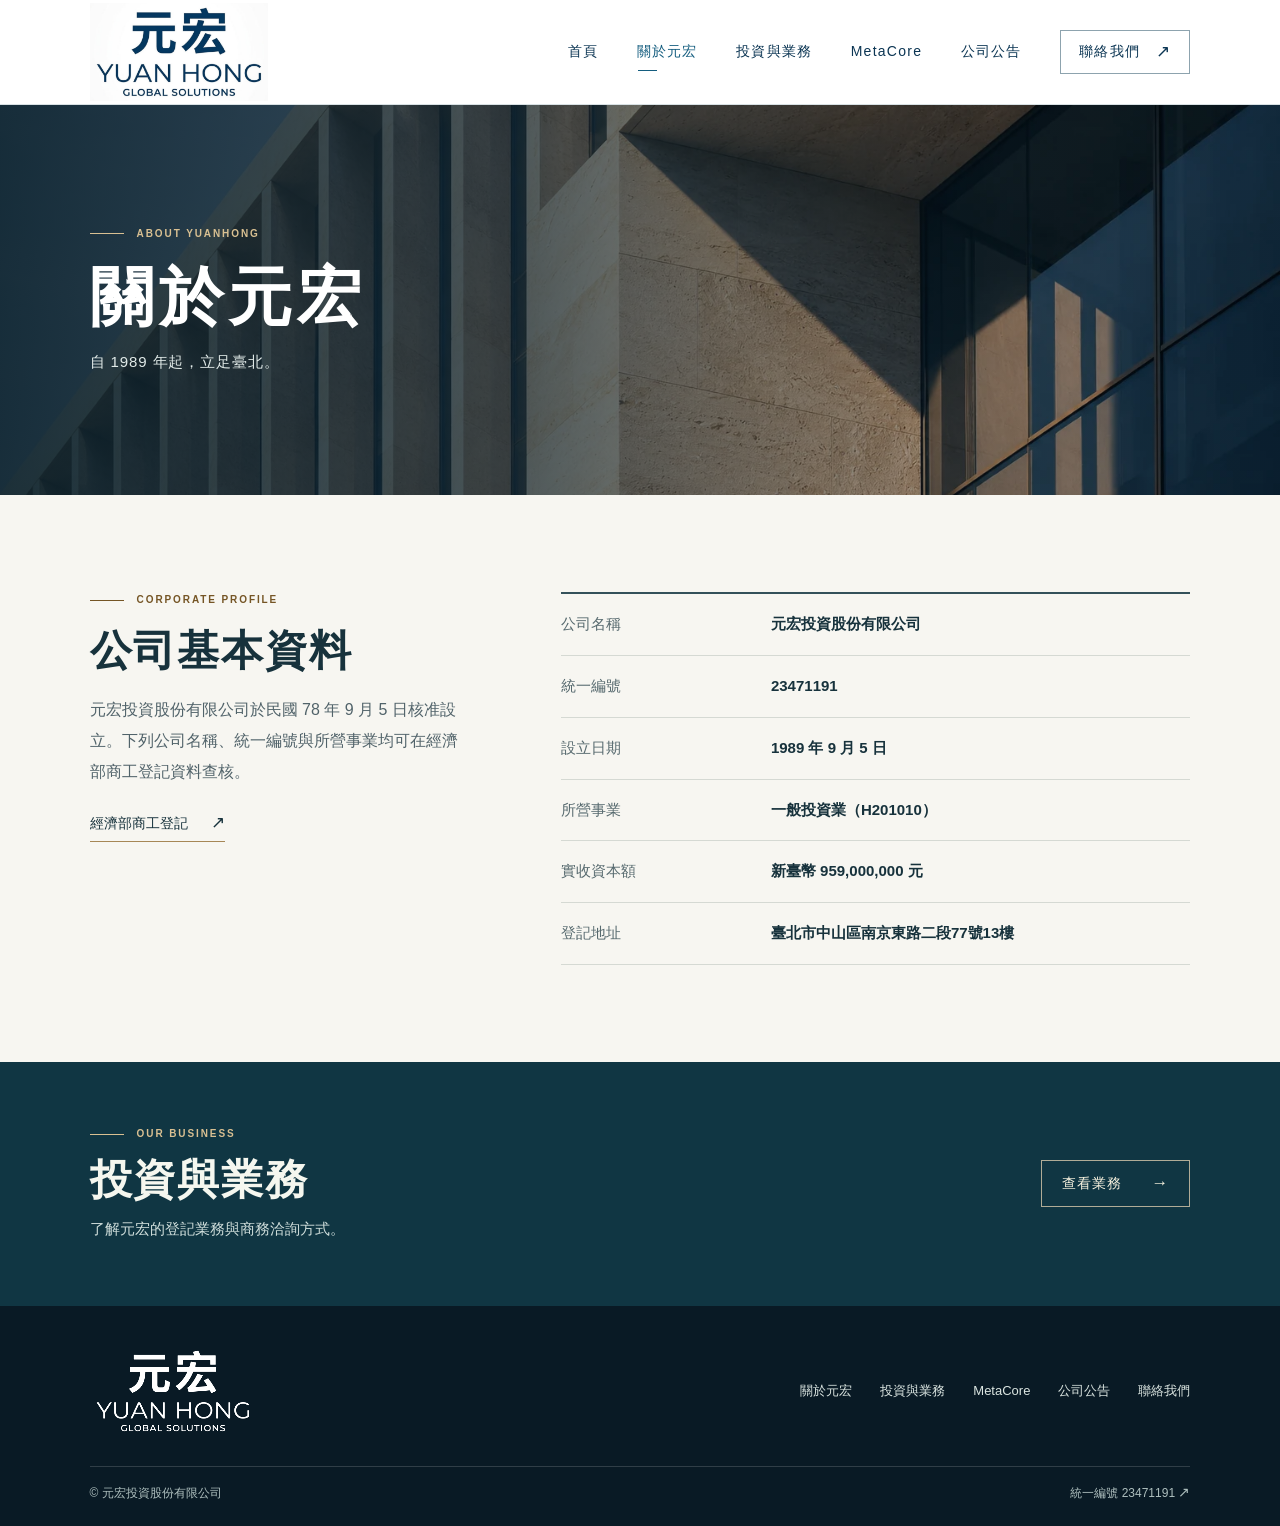
==== about.html @ ed59597f "Use public company branding in page titles and footers" ====
<!doctype html>
<html lang="zh-Hant-TW">
<head>
  <meta charset="utf-8">
  <meta name="viewport" content="width=device-width, initial-scale=1">
  <meta name="theme-color" content="#091a25">
  <meta name="description" content="元宏投資股份有限公司的設立日期、統一編號與公司基本資料。">
  <title>關於元宏｜元宏投資股份有限公司</title>
  <link rel="icon" href="assets/brand.png" type="image/png">
  <link rel="stylesheet" href="assets/style.css">
  <link rel="stylesheet" href="assets/product.css">
  <script src="assets/site.js" defer></script>
</head>
<body><a class="skip" href="#main">跳至主要內容</a>
<header class="mast"><div class="wrap mast-inner">
  <a class="brand" href="index.html" aria-label="元宏投資股份首頁"><img class="brand-lockup" src="assets/yuanhong-global-solutions.png" width="642" height="350" alt="元宏 · YUAN HONG · GLOBAL SOLUTIONS"></a>
  <button type="button" class="menu-toggle" aria-expanded="false" aria-controls="main-nav"><span class="menu-icon" aria-hidden="true"></span><span class="menu-label">選單</span></button>
  <nav class="nav" id="main-nav" aria-label="主要導覽"><a class="nav-link" href="index.html">首頁</a>
<a class="nav-link" href="about.html" aria-current="page">關於元宏</a>
<a class="nav-link" href="business.html">投資與業務</a>
<a class="nav-link" href="metacore.html">MetaCore</a>
<a class="nav-link" href="news.html">公司公告</a>
<a class="nav-link nav-cta" href="contact.html">聯絡我們<span class="arrow" aria-hidden="true">↗</span></a></nav>
</div></header>
<main id="main"><section class="inner-hero arch-head"><img class="scenery" src="assets/architecture.webp" alt="" width="1536" height="1024" fetchpriority="high"><div class="wrap"><div class="eyebrow" lang="en">ABOUT YUANHONG</div><h1>關於元宏</h1><p>自 1989 年起，立足臺北。</p></div></section>
<section class="section"><div class="wrap content-split"><div><div class="kicker" lang="en">CORPORATE PROFILE</div><h2>公司基本資料</h2><p class="body-copy">元宏投資股份有限公司於民國 78 年 9 月 5 日核准設立。下列公司名稱、統一編號與所營事業均可在經濟部商工登記資料查核。</p><a class="text-link" href="https://findbiz.nat.gov.tw/fts/company/23471191" target="_blank" rel="noopener noreferrer">經濟部商工登記 <span class="arrow" aria-hidden="true">↗</span></a></div>
<dl class="details"><div class="detail"><dt>公司名稱</dt><dd>元宏投資股份有限公司</dd></div>
<div class="detail"><dt>統一編號</dt><dd>23471191</dd></div>
<div class="detail"><dt>設立日期</dt><dd>1989 年 9 月 5 日</dd></div>
<div class="detail"><dt>所營事業</dt><dd>一般投資業（H201010）</dd></div>
<div class="detail"><dt>實收資本額</dt><dd>新臺幣 959,000,000 元</dd></div>
<div class="detail"><dt>登記地址</dt><dd>臺北市中山區南京東路二段77號13樓</dd></div></dl></div></section>
<section class="banner"><div class="wrap banner-row"><div><div class="eyebrow" lang="en">OUR BUSINESS</div><h2>投資與業務</h2><p>了解元宏的登記業務與商務洽詢方式。</p></div><a class="cta outline-btn" href="business.html">查看業務<span class="arrow" aria-hidden="true">→</span></a></div></section></main>
<footer class="footer"><div class="wrap">
  <div class="footer-top"><a class="brand" href="index.html" aria-label="元宏投資股份首頁"><img class="brand-lockup" src="assets/yuanhong-global-solutions.png" width="642" height="350" alt="元宏 · YUAN HONG · GLOBAL SOLUTIONS"></a><nav class="foot-nav" aria-label="頁尾導覽"><a href="about.html">關於元宏</a><a href="business.html">投資與業務</a><a href="metacore.html">MetaCore</a><a href="news.html">公司公告</a><a href="contact.html">聯絡我們</a></nav></div>
  <div class="foot-base"><span>© 元宏投資股份有限公司</span><a href="https://findbiz.nat.gov.tw/fts/company/23471191" target="_blank" rel="noopener noreferrer">統一編號 23471191 <span class="arrow" aria-hidden="true">↗</span></a></div>
</div></footer></body>
</html>
---- assets/style.css ----
:root {
  --navy: #0a2633;
  --deep: #081f2b;
  --ink: #17323c;
  --muted: #51636a;
  --paper: #f7f6f1;
  --line: #d5d9d3;
  --gold: #e7c78d;
  --gold-ink: #755525;
  --serif: "Noto Serif TC", "Noto Serif CJK TC", "Songti TC", "Noto Serif SC", "PMingLiU", "SimSun", Georgia, serif;
  --sans: "Instrument Sans", "Noto Sans TC", "Microsoft JhengHei", "PingFang TC", Arial, sans-serif;
}
* { box-sizing: border-box; }
html { scroll-behavior: smooth; }
body { margin: 0; color: var(--ink); background: var(--paper); font-family: var(--sans); line-height: 1.65; }
a { color: inherit; text-decoration: none; }
button { font: inherit; color: inherit; cursor: pointer; }
a:focus-visible, button:focus-visible, summary:focus-visible { outline: 3px solid #e7a63c; outline-offset: 5px; }
img { display: block; width: 100%; height: auto; }
p, h1, h2, h3, figure, dl, dd { margin: 0; }
h1, h2, h3 { text-wrap: balance; }
.wrap { width: min(86%, 1256px); margin: 0 auto; }
.skip { position: fixed; top: -100px; z-index: 20; padding: 12px 20px; background: white; }
.skip:focus { top: 5px; left: 5px; }
.mast { position: relative; z-index: 5; color: #f9f9f4; background: var(--deep); border-bottom: 1px solid #ffffff1c; }
.mast-inner { min-height: 83px; display: flex; align-items: center; justify-content: space-between; gap: 24px; }
.brand { display: inline-flex; gap: 13px; align-items: center; flex-shrink: 0; }
.brand-text { display: grid; gap: 1px; }
.brand-name { font-family: var(--serif); font-weight: 700; letter-spacing: .16em; font-size: 23px; line-height: 1.3; }
.brand-en, .eyebrow, .kicker, .tiny-en { font-family: Arial, sans-serif; font-weight: 600; }
.brand-en { font-size: 8px; letter-spacing: .19em; line-height: 1.4; color: #e4d9bd; }
.nav { display: flex; gap: clamp(20px, 3vw, 48px); align-items: center; }
.nav-link { font-size: 14px; letter-spacing: .09em; position: relative; padding: 9px 0; color: #e5ebe9; }
.nav-link:hover, .nav-link[aria-current="page"] { color: var(--gold); }
.nav-link[aria-current="page"]::after { content: ""; position: absolute; bottom: 2px; left: 1px; width: 19px; height: 1px; background: var(--gold); }
.nav-cta { display: inline-flex; align-items: center; gap: 16px; padding: 9px 18px; border: 1px solid #9c997f; }
.nav-cta:hover, .nav-cta[aria-current="page"] { background: #203842; }
.nav-cta[aria-current="page"]::after { display: none; }
.menu-toggle { display: none; }
.arrow { font-family: Arial, sans-serif; font-size: 1.2em; line-height: 1; font-weight: 400; }
.hero { position: relative; isolation: isolate; overflow: hidden; color: white; background: #12313d; }
.hero .scenery, .inner-hero .scenery { position: absolute; z-index: -2; inset: 0; height: 100%; object-fit: cover; object-position: 50% 48%; }
.hero::before,.inner-hero::before { content: ""; position: absolute; z-index: -1; inset: 0; background: linear-gradient(90deg,rgba(1,21,32,.84) 0%,rgba(3,23,31,.51) 33%,rgba(4,23,32,.12) 59%,transparent 85%),linear-gradient(0deg,#061c2766,transparent 29%); }
.hero-inner { display: flex; flex-direction: column; justify-content: center; min-height: clamp(568px, 72svh, 765px); padding-block: 65px 108px; }
.eyebrow,.kicker { display: flex; align-items: center; gap: 13px; font-size: 10px; letter-spacing: .19em; }
.eyebrow { color: var(--gold); }
.eyebrow::before,.kicker::before { content:""; display:inline-block; width: 34px; height: 1px; background:currentColor; }
.hero h1 { font-family: var(--serif); font-weight: 600; font-size: clamp(62px, 5.9vw, 98px); line-height: 1.25; letter-spacing: .045em; margin: 20px 0 15px; }
.hero h1 span { display: block; }
.hero .subtitle { color: #e7eeeb; font-size: clamp(15px,1.3vw,20px); letter-spacing: .22em; }
.cta { display: inline-flex; align-items: center; justify-content: space-between; gap: 29px; min-height: 46px; padding: 11px 20px; font-size: 14px; letter-spacing: .08em; transition: background .2s,color .2s; }
.gold-btn { background: #e7c991; color: #142f38; border: 1px solid transparent; }
.gold-btn:hover { background: #f3deb6; }
.hero .cta { align-self: flex-start; margin-top: 30px; }
.hero-base { position: absolute; bottom: 22px; left: 0; right: 0; }
.scroll-link { display: inline-flex; align-items: center; gap: 11px; padding: 5px 0; font-size: 11px; letter-spacing: .15em; }
.scroll-link i { width: 17px; height: 25px; border:1px solid #ffffff82; border-radius: 12px; display: grid; place-items: center; font-style: normal; font-size: 12px; }
.facts { background: #efefe8; border-bottom: 1px solid var(--line); }
.facts-grid { display: grid; grid-template-columns: 1.05fr 1fr 1.1fr 1fr; align-items: center; padding-block: 28px; }
.kicker { color: var(--gold-ink); }
.facts-intro .kicker { font-size: 9px; letter-spacing: .15em; }
.facts-intro .kicker::before { display: none; }
.facts-intro h2 { font-family: var(--serif); font-size: 24px; font-weight: 600; letter-spacing: .08em; margin-top: 2px; }
.fact { padding-left: clamp(20px,3.8vw,64px); border-left:1px solid #c8d0c9; }
.fact dt { color: var(--muted); font-size: 12px; letter-spacing: .065em; line-height: 1.5; }
.fact dd { font-family: var(--serif); font-size: clamp(27px,2.6vw,40px); line-height: 1.25; margin-bottom: 4px; }
.fact .num { font-family: Georgia, 'Times New Roman', serif; font-weight: 400; font-variant-numeric: lining-nums; }
.fact small { font-family: var(--sans); font-size: .36em; margin-left: .45em; }
.section { padding-block: clamp(58px,7.6vw,118px); }
.split { display: grid; grid-template-columns: 1fr 1.02fr; align-items: center; gap: clamp(45px,7.5vw,122px); }
.section h2, .banner h2 { font: 600 clamp(31px,3.25vw,53px)/1.4 var(--serif); letter-spacing: .045em; margin: 13px 0 19px; }
.body-copy { line-height: 1.95; color: var(--muted); font-size: 16px; max-width: 46em; }
.text-link { width: fit-content; color: var(--ink); display: inline-flex; align-items: center; gap: 23px; font-size: 14px; margin-top: 24px; padding-bottom: 6px; border-bottom: 1px solid #a68756; }
.text-link:hover { color: var(--gold-ink); }
.arch { aspect-ratio: 1.55; object-fit: cover; }
.banner { color: #f5f7ef; background: #103643; padding-block: clamp(42px,5vw,75px); }
.banner-row { display: flex; align-items: center; justify-content: space-between; gap: 30px; }
.banner h2 { margin: 8px 0; }
.banner p { color: #d1dfdc; font-size: 15px; }
.outline-btn { color: #f7f2df; border:1px solid #b0ac97; flex-shrink: 0; }
.outline-btn:hover { color: var(--deep); background: #e7d5b4; }
.footer { background: var(--deep); color: #dbe5e1; font-size: 13px; padding: 40px 0 22px; }
.footer-top, .foot-base { display: flex; align-items: center; justify-content: space-between; gap: 20px; }
.footer .brand { gap: 10px; }
.footer .brand-name { font-size: 18px; }

.foot-nav { display: flex; flex-wrap: wrap; gap: 16px 28px; }
.foot-nav a:hover,.foot-base a:hover { color: var(--gold); }
.foot-base { border-top: 1px solid #ffffff28; margin-top: 30px; padding-top: 17px; color: #aebfbe; font-size: 12px; }
.inner-hero { position: relative; isolation: isolate; overflow: hidden; background: var(--navy); color: white; }
.inner-hero .wrap { min-height: clamp(265px,32vw,390px); display: flex; flex-direction: column; justify-content: center; padding: 48px 0; }
.inner-hero h1 { font: 600 clamp(40px,5vw,78px)/1.32 var(--serif); letter-spacing: .08em; margin: 14px 0 9px; }
.inner-hero p { color: #e1eae8; font-size: 15px; letter-spacing: .06em; }
.inner-hero.arch-head .scenery { object-position: 50% 42%; }
.inner-hero.arch-head::before { background: linear-gradient(90deg,#061e2be8 0%,#0a2435be 38%,#0a283e2e 86%); }
.inner-hero.contact-head .scenery { object-position: 42% 70%; }
.inner-hero.business-head .scenery { object-position: 65% 82%; }
.content-split { display: grid; grid-template-columns: minmax(240px,.85fr) minmax(0,1.4fr); gap: clamp(40px,7vw,110px); }
.content-split h2 { margin-bottom: 14px; }
.details { border-top: 2px solid #34515a; }
.detail { display: grid; grid-template-columns: minmax(100px, .7fr) minmax(0,1.5fr); column-gap: 14px; padding: 18px 0; border-bottom: 1px solid var(--line); font-size: 15px; }
.detail dt { color: #576a6f; }
.detail dd { font-weight: 600; }
.soft-section { background: #eaeee8; }
.article h3 { font: 600 24px/1.45 var(--serif); margin-bottom: 9px; }
.article + .article { margin-top: 30px; padding-top: 26px; border-top: 1px solid var(--line); }
.contact-panel { background:#fffef9; border:1px solid var(--line); padding: clamp(22px,4vw,54px); }
.contact-panel h3 { font: 600 clamp(24px,2.65vw,40px)/1.4 var(--serif); margin: 10px 0 12px; }
.contact-panel address { font-style: normal; font-size: 17px; line-height: 1.8; }
.contact-actions { display: flex; flex-wrap: wrap; align-items:center; gap: 9px 24px; margin-top: 20px; }
.contact-actions .text-link { margin: 0; }
.copy { border: 1px solid #8a9c9d; background: transparent; min-height: 40px; padding: 7px 14px; font-size:14px; }
.copy:hover { background: #edf1eb; }
.status { color:#466754; font-size: 13px; }
@media(max-width:780px) {
 .wrap { width: 89%; }
 .mast-inner { min-height: 70px; }
 .brand-name { font-size:20px; } 
 .menu-toggle { display: inline-flex; align-items: center; gap: 9px; padding: 9px 0 9px 10px; border: 0; background: transparent; color: white; font-size: 13px; letter-spacing: .08em; }
 .menu-icon { width: 20px; height: 12px; position: relative; border-top:1px solid currentColor; border-bottom:1px solid currentColor; }
 .menu-icon::after { content:""; position:absolute; left:0; right:5px; top:5px; border-top:1px solid currentColor; }
 .nav { display:none; position:absolute; top:100%; left:0; right:0; background:var(--deep); padding: 9px 5.5% 25px; border-top: 1px solid #ffffff21; }
 .nav.open { display:grid; gap:0; }
 .nav-link { padding: 13px 4px; border-bottom: 1px solid #ffffff26; }
 .nav-link[aria-current="page"]::after { display: none; }
 .nav-cta { border-width: 0 0 1px; justify-content: space-between; }
 .facts-grid { grid-template-columns: 1fr 1fr 1.05fr; row-gap: 19px; }
 .facts-intro { grid-column:1/-1; display:flex; align-items:center; gap:14px; }
 .facts-intro h2 { font-size:20px; margin:0; order:-1; }
 .fact { padding-left:18px; }
 .fact:nth-child(2) { padding-left:0; border:0; }
 .fact dd { font-size:30px; } .fact dt { font-size:11px; }
 .hero-inner { min-height: 570px; } .hero h1 { font-size:clamp(52px,8.5vw,68px); }
 .split { gap: 28px; }
 .content-split { grid-template-columns: 1fr; gap:28px; }
 .footer-top { align-items:flex-start; flex-direction:column; }
}
@media(max-width:580px) {
 .hero-inner { min-height:clamp(470px,68svh,600px); padding: 58px 0 88px; }
 .hero .scenery { object-position: 59% 45%; }
 .hero::before { background: linear-gradient(90deg,#07212fc7 0%,#09212e75 56%,#09212e0d),linear-gradient(0deg,#05182280,transparent 69%); }
 .hero h1 { margin: 18px 0 14px; font-size: clamp(45px,10.8vw,63px); }
 .eyebrow,.kicker { font-size: 9px; }
 .hero .subtitle { font-size:14px; letter-spacing:.12em; }
 .hero .cta { margin-top:24px; }
 .hero-base { bottom:17px; }
 .facts-grid { padding-block:22px; }
 .fact dd { font-size: 27px; } .fact { padding-left:13px; }
 .split { grid-template-columns:1fr; }
 .banner-row { flex-direction:column; align-items:flex-start; gap:20px; }
 .foot-base { flex-direction:column; align-items:flex-start; gap:6px; }
 .inner-hero .wrap { min-height:260px; }
 .detail { grid-template-columns:90px minmax(0,1fr); }
 .contact-panel address { font-size:16px; }
}
@media(prefers-reduced-motion:reduce){html { scroll-behavior:auto; } *,*::before,*::after { transition:none!important; }}
---- assets/product.css ----
:root { --deep: #091a25; --navy: #102737; --gold: #d9c092; }
.brand-lockup { display: block; width: 178px; max-width: 100%; height: auto; }
.mast { background: #fff; color: #0b3553; border-bottom-color: #d8e1e4; }
.mast-inner { min-height: 104px; }
.mast .nav-link, .mast .menu-toggle { color: #0b3553; }
.mast .nav-link:hover, .mast .nav-link[aria-current="page"] { color: #145d7f; }
.mast .nav-link[aria-current="page"]::after { background: #145d7f; }
.mast .nav-cta { border-color: #8da3ae; }
.mast .nav-cta:hover, .mast .nav-cta[aria-current="page"] { background: #eef4f5; }
.footer .brand { mix-blend-mode: screen; }
.footer .brand-lockup {
  width: 166px;
  filter: grayscale(1) contrast(1.8) invert(1);
}
@media (max-width:780px) {
 .mast .brand-lockup { width: 157px; }
 .mast-inner { min-height: 90px; }
 .mast .nav { background:#fff; border-top-color:#d8e1e4; }
 .mast .nav-link { border-bottom-color:#d8e1e4; }
}
.hero-actions { display: flex; gap: 27px; align-items: center; flex-wrap: wrap; margin-top: 29px; }
.hero-actions .cta { margin: 0; }
.hero-product { display: inline-flex; align-items: center; gap: 10px; padding: 6px 0; border-bottom: 1px solid #ffffff86; font-size: 15px; }
.hero-product:hover { color: var(--gold); }
.hero h1.corporate-head { font-size: clamp(47px,5.2vw,84px); }
.product-panel, .product-hero { background: #0b202e; color: #f3f4e9; position: relative; overflow: hidden; isolation: isolate; }
.product-panel::before, .product-hero::before { content: ""; position: absolute; inset: 0; z-index: -1; background: radial-gradient(ellipse at 78% 49%,#1c3b47 0%,transparent 56%); }
.product-hero .wrap, .product-panel-inner { display: grid; grid-template-columns: 1fr 1.04fr; min-height: 370px; align-items: center; gap: 5%; padding-block: 44px; }
.product-hero .wrap { min-height: clamp(430px,41vw,610px); }
.product-heading, .product-panel .product-heading { font-family: "Instrument Sans", "Segoe UI", Arial, sans-serif; font-weight: 500; font-size: clamp(49px,6.1vw,88px); letter-spacing: -.055em; line-height: 1.05; margin: 15px 0 14px; }
.product-panel .product-heading { font-size: clamp(44px,4.3vw,66px); }
.prod-class { font-size: clamp(17px,1.6vw,24px); letter-spacing: .065em; line-height: 1.5; }
.prod-desc { color: #c9d7d5; max-width: 36em; margin-top: 15px; line-height: 1.85; font-size: 15px; }
.product-hero .cta, .product-panel .cta { margin-top: 24px; }
.product-art { position: relative; margin: 0; min-width: 0; }
.product-art img { position: relative; width: 100%; max-height: 430px; object-fit: contain; }
.product-art figcaption { font-size: 11px; color: #bfccc4; text-align: right; margin-top: 4px; letter-spacing: .06em; }
.product-panel .product-art img { max-height: 310px; }
.architecture-area { padding-block: clamp(55px,6.2vw,95px); }
.architecture-area h2 { font-family: "Instrument Sans", "Segoe UI", Arial, sans-serif; font-weight: 500; letter-spacing: -.045em; margin-bottom: 5px; }
.arch-name { font-size: 18px; letter-spacing: .04em; margin-bottom: 15px; }
.flow { display: grid; grid-template-columns: 1fr 1.2fr 1fr; gap: 32px; margin-top: 36px; }
.flow-cell { position:relative; border-top: 2px solid #b7bfb4; padding: 15px 0 2px; }
.flow-cell:nth-child(2) { border-color: #987a4c; }
.flow-cell:not(:last-child)::after { content: "→"; position: absolute; right: -24px; top: 12px; color: #798b87; }
.flow-cell h3 { font-size: 16px; font-weight: 650; margin-bottom: 5px; }
.flow-cell p { font-size: 14px; line-height: 1.75; color: var(--muted); }
.model-area { background: #e9eee8; }
.model-grid { display: grid; grid-template-columns: .63fr 1.37fr; gap: clamp(28px,5.5vw,82px); }
.model-area h2 { font-size: clamp(31px,3vw,47px); }
.model-row { padding: 22px 0; border-top: 1px solid #bfcabf; }
.model-row:first-child { padding-top: 12px; border-top: 2px solid #37525b; }
.model-row:last-child { border-bottom: 1px solid #bfcabf; }
.model-name { font: 600 clamp(20px,2vw,28px)/1.5 var(--serif); }
.model-english { display:block; font-family: Arial, sans-serif; color: #5a6967; font-size: 12px; margin-top: 3px; line-height: 1.5; }
.model-row p { margin-top: 10px; line-height: 1.85; font-size:15px; color: var(--muted); }
.model-function { display:block; font-size:12px; font-weight: 700; letter-spacing: .08em; color: #80502d; margin-bottom: 4px; }
@media(max-width: 980px) and (min-width:781px) {
  .mast-inner { width: 92%; } .nav { gap: 18px; }
  .nav-link { font-size: 13px; } .nav-cta { padding-inline: 12px; }
}
@media(max-width:780px) {

 .model-grid { grid-template-columns: 1fr; } .flow { gap: 23px; } .flow-cell:not(:last-child)::after { right: -18px; }
}
@media(max-width:580px) {
 .hero h1.corporate-head { font-size: clamp(36px,9.1vw,50px); }
 .hero-actions { gap: 18px; margin-top: 22px; }
 .hero-product { font-size: 14px; }
 .product-hero .wrap, .product-panel-inner { grid-template-columns: 1fr; gap: 15px; padding-block: 46px 26px; }
 .product-art { justify-self: center; width: min(92%,340px); }
 .product-art img, .product-panel .product-art img { max-height: 220px; }
 .product-art figcaption { font-size: 10px; }
 .flow { grid-template-columns: 1fr; gap: 18px; margin-top: 25px; } .flow-cell:not(:last-child)::after { display: none; }
 .architecture-area h2 { font-size: clamp(28px,7.7vw,38px); }
}


.model-function { display: flex; align-items: center; gap: 10px; color: #625333; }
.model-function::before { content: ""; width: 22px; height: 2px; background: #a58c5d; }
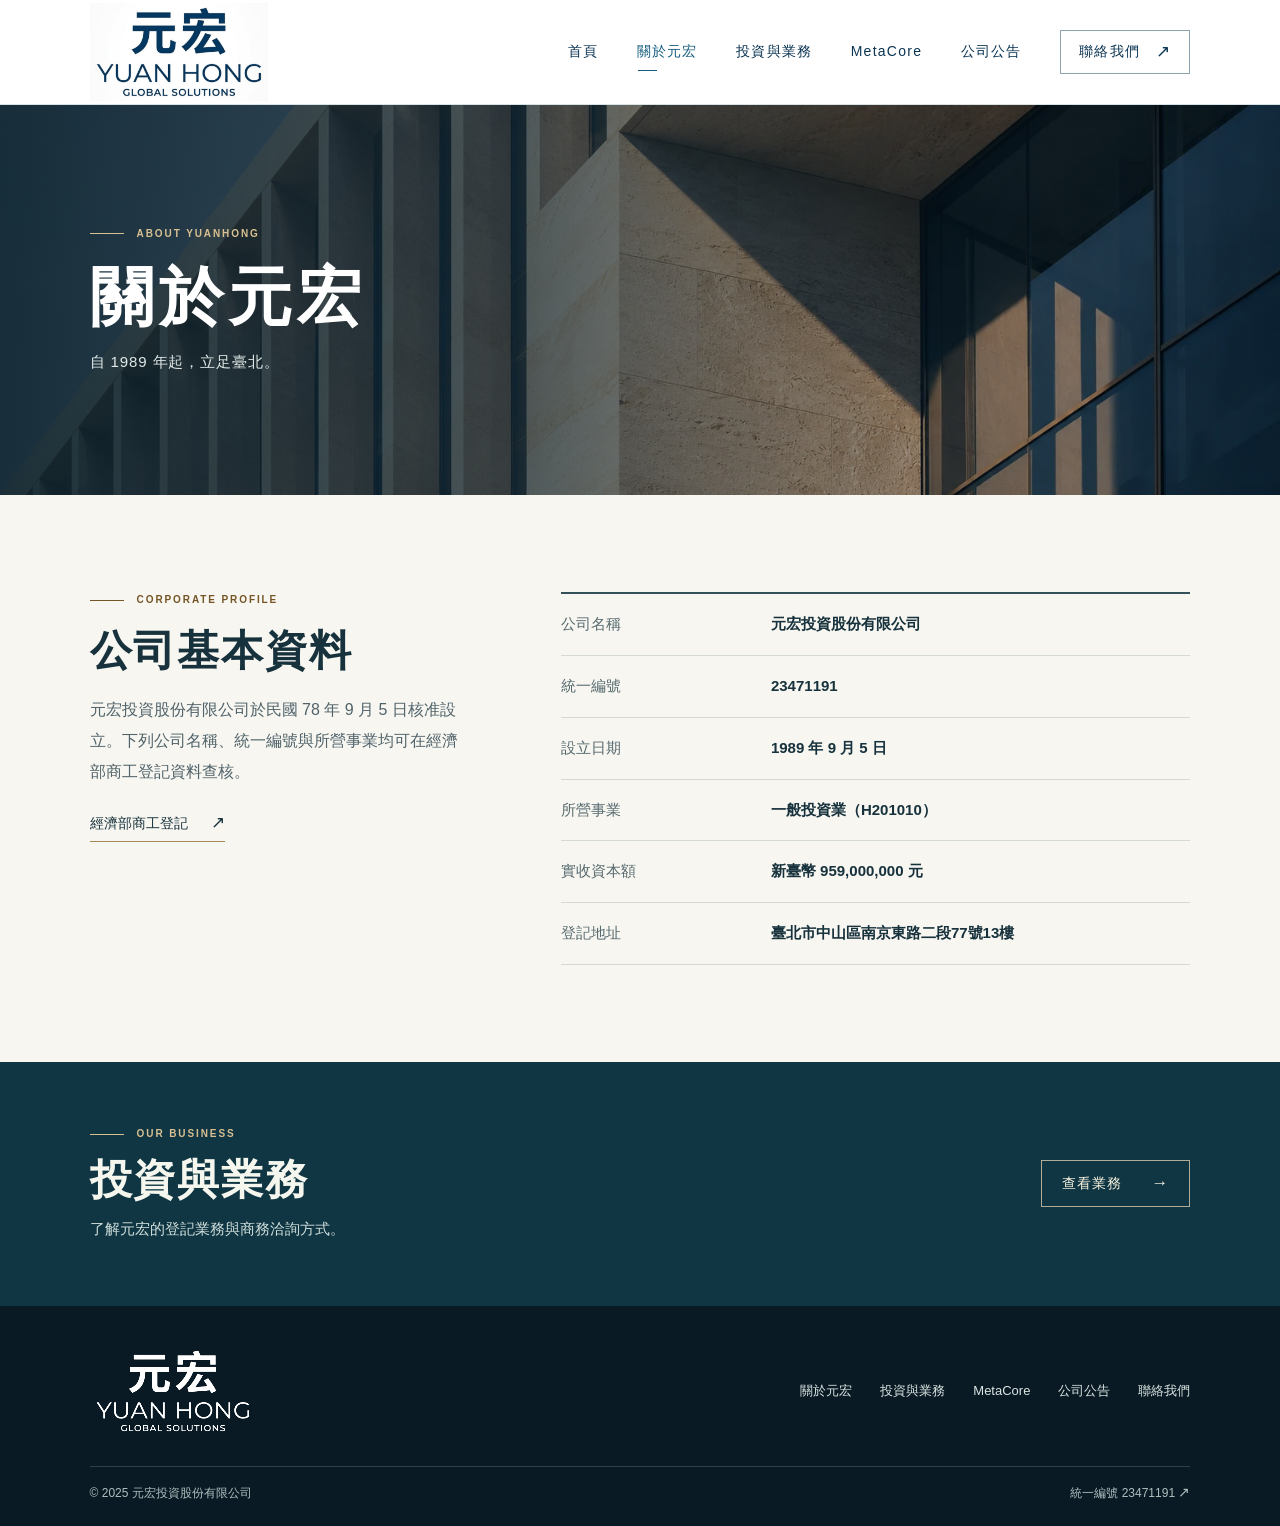
==== commit 2a33e2b8: "Add 2025 to the website copyright notice" ====
--- a/about.html
+++ b/about.html
@@ -33,6 +33,6 @@
 <section class="banner"><div class="wrap banner-row"><div><div class="eyebrow" lang="en">OUR BUSINESS</div><h2>投資與業務</h2><p>了解元宏的登記業務與商務洽詢方式。</p></div><a class="cta outline-btn" href="business.html">查看業務<span class="arrow" aria-hidden="true">→</span></a></div></section></main>
 <footer class="footer"><div class="wrap">
   <div class="footer-top"><a class="brand" href="index.html" aria-label="元宏投資股份首頁"><img class="brand-lockup" src="assets/yuanhong-global-solutions.png" width="642" height="350" alt="元宏 · YUAN HONG · GLOBAL SOLUTIONS"></a><nav class="foot-nav" aria-label="頁尾導覽"><a href="about.html">關於元宏</a><a href="business.html">投資與業務</a><a href="metacore.html">MetaCore</a><a href="news.html">公司公告</a><a href="contact.html">聯絡我們</a></nav></div>
-  <div class="foot-base"><span>© 元宏投資股份有限公司</span><a href="https://findbiz.nat.gov.tw/fts/company/23471191" target="_blank" rel="noopener noreferrer">統一編號 23471191 <span class="arrow" aria-hidden="true">↗</span></a></div>
+  <div class="foot-base"><span>© 2025 元宏投資股份有限公司</span><a href="https://findbiz.nat.gov.tw/fts/company/23471191" target="_blank" rel="noopener noreferrer">統一編號 23471191 <span class="arrow" aria-hidden="true">↗</span></a></div>
 </div></footer></body>
 </html>
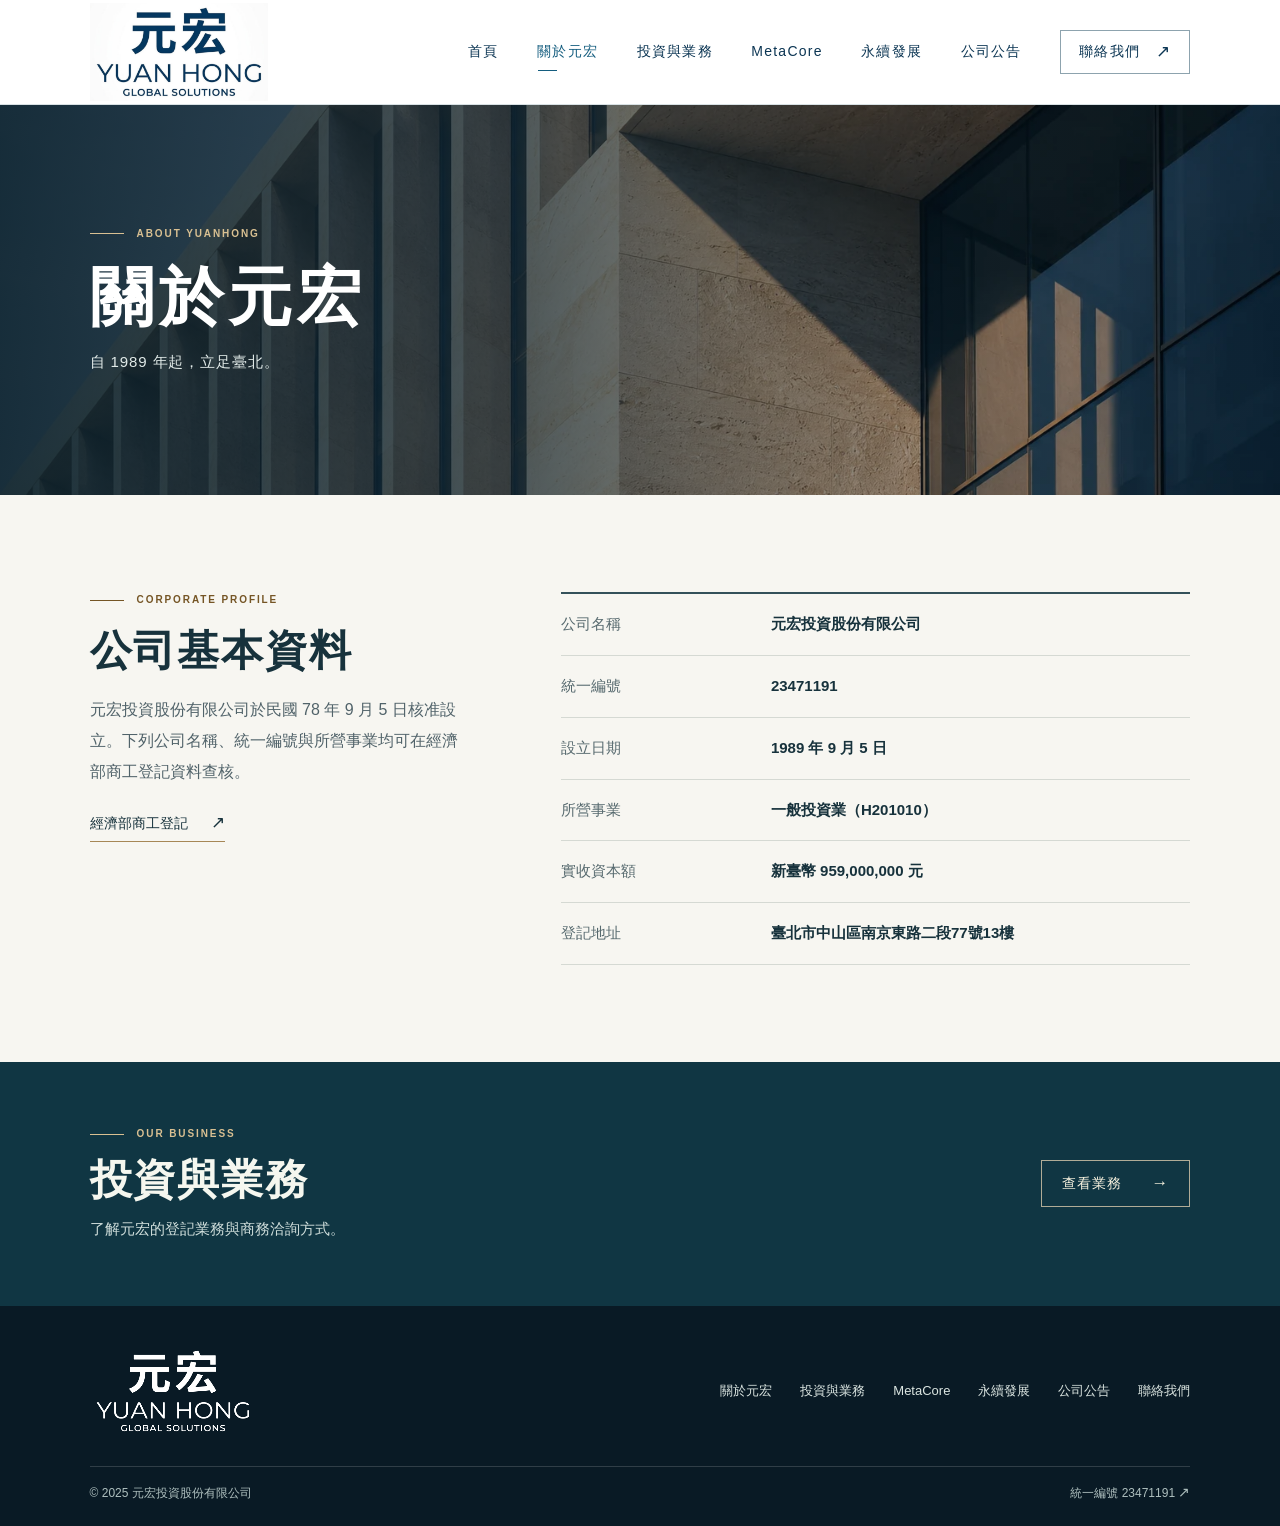
==== commit 689bf1a5: "Add sustainability investment framework and MetaCore energy research" ====
--- a/about.html
+++ b/about.html
@@ -19,6 +19,7 @@
 <a class="nav-link" href="about.html" aria-current="page">關於元宏</a>
 <a class="nav-link" href="business.html">投資與業務</a>
 <a class="nav-link" href="metacore.html">MetaCore</a>
+<a class="nav-link" href="sustainability.html">永續發展</a>
 <a class="nav-link" href="news.html">公司公告</a>
 <a class="nav-link nav-cta" href="contact.html">聯絡我們<span class="arrow" aria-hidden="true">↗</span></a></nav>
 </div></header>
@@ -32,7 +33,7 @@
 <div class="detail"><dt>登記地址</dt><dd>臺北市中山區南京東路二段77號13樓</dd></div></dl></div></section>
 <section class="banner"><div class="wrap banner-row"><div><div class="eyebrow" lang="en">OUR BUSINESS</div><h2>投資與業務</h2><p>了解元宏的登記業務與商務洽詢方式。</p></div><a class="cta outline-btn" href="business.html">查看業務<span class="arrow" aria-hidden="true">→</span></a></div></section></main>
 <footer class="footer"><div class="wrap">
-  <div class="footer-top"><a class="brand" href="index.html" aria-label="元宏投資股份首頁"><img class="brand-lockup" src="assets/yuanhong-global-solutions.png" width="642" height="350" alt="元宏 · YUAN HONG · GLOBAL SOLUTIONS"></a><nav class="foot-nav" aria-label="頁尾導覽"><a href="about.html">關於元宏</a><a href="business.html">投資與業務</a><a href="metacore.html">MetaCore</a><a href="news.html">公司公告</a><a href="contact.html">聯絡我們</a></nav></div>
+  <div class="footer-top"><a class="brand" href="index.html" aria-label="元宏投資股份首頁"><img class="brand-lockup" src="assets/yuanhong-global-solutions.png" width="642" height="350" alt="元宏 · YUAN HONG · GLOBAL SOLUTIONS"></a><nav class="foot-nav" aria-label="頁尾導覽"><a href="about.html">關於元宏</a><a href="business.html">投資與業務</a><a href="metacore.html">MetaCore</a><a href="sustainability.html">永續發展</a><a href="news.html">公司公告</a><a href="contact.html">聯絡我們</a></nav></div>
   <div class="foot-base"><span>© 2025 元宏投資股份有限公司</span><a href="https://findbiz.nat.gov.tw/fts/company/23471191" target="_blank" rel="noopener noreferrer">統一編號 23471191 <span class="arrow" aria-hidden="true">↗</span></a></div>
 </div></footer></body>
 </html>
--- a/assets/product.css
+++ b/assets/product.css
@@ -55,9 +55,12 @@
 .model-english { display:block; font-family: Arial, sans-serif; color: #5a6967; font-size: 12px; margin-top: 3px; line-height: 1.5; }
 .model-row p { margin-top: 10px; line-height: 1.85; font-size:15px; color: var(--muted); }
 .model-function { display:block; font-size:12px; font-weight: 700; letter-spacing: .08em; color: #80502d; margin-bottom: 4px; }
-@media(max-width: 980px) and (min-width:781px) {
-  .mast-inner { width: 92%; } .nav { gap: 18px; }
-  .nav-link { font-size: 13px; } .nav-cta { padding-inline: 12px; }
+@media (min-width: 781px) and (max-width: 1099px) {
+  .mast-inner { width: 94%; gap: 14px; }
+  .mast .brand-lockup { width: clamp(128px, 15vw, 164px); }
+  .mast .nav { gap: clamp(9px, 1.45vw, 18px); }
+  .mast .nav-link { font-size: 13px; letter-spacing: .045em; white-space: nowrap; }
+  .mast .nav-cta { padding-inline: 11px; gap: 8px; }
 }
 @media(max-width:780px) {
 
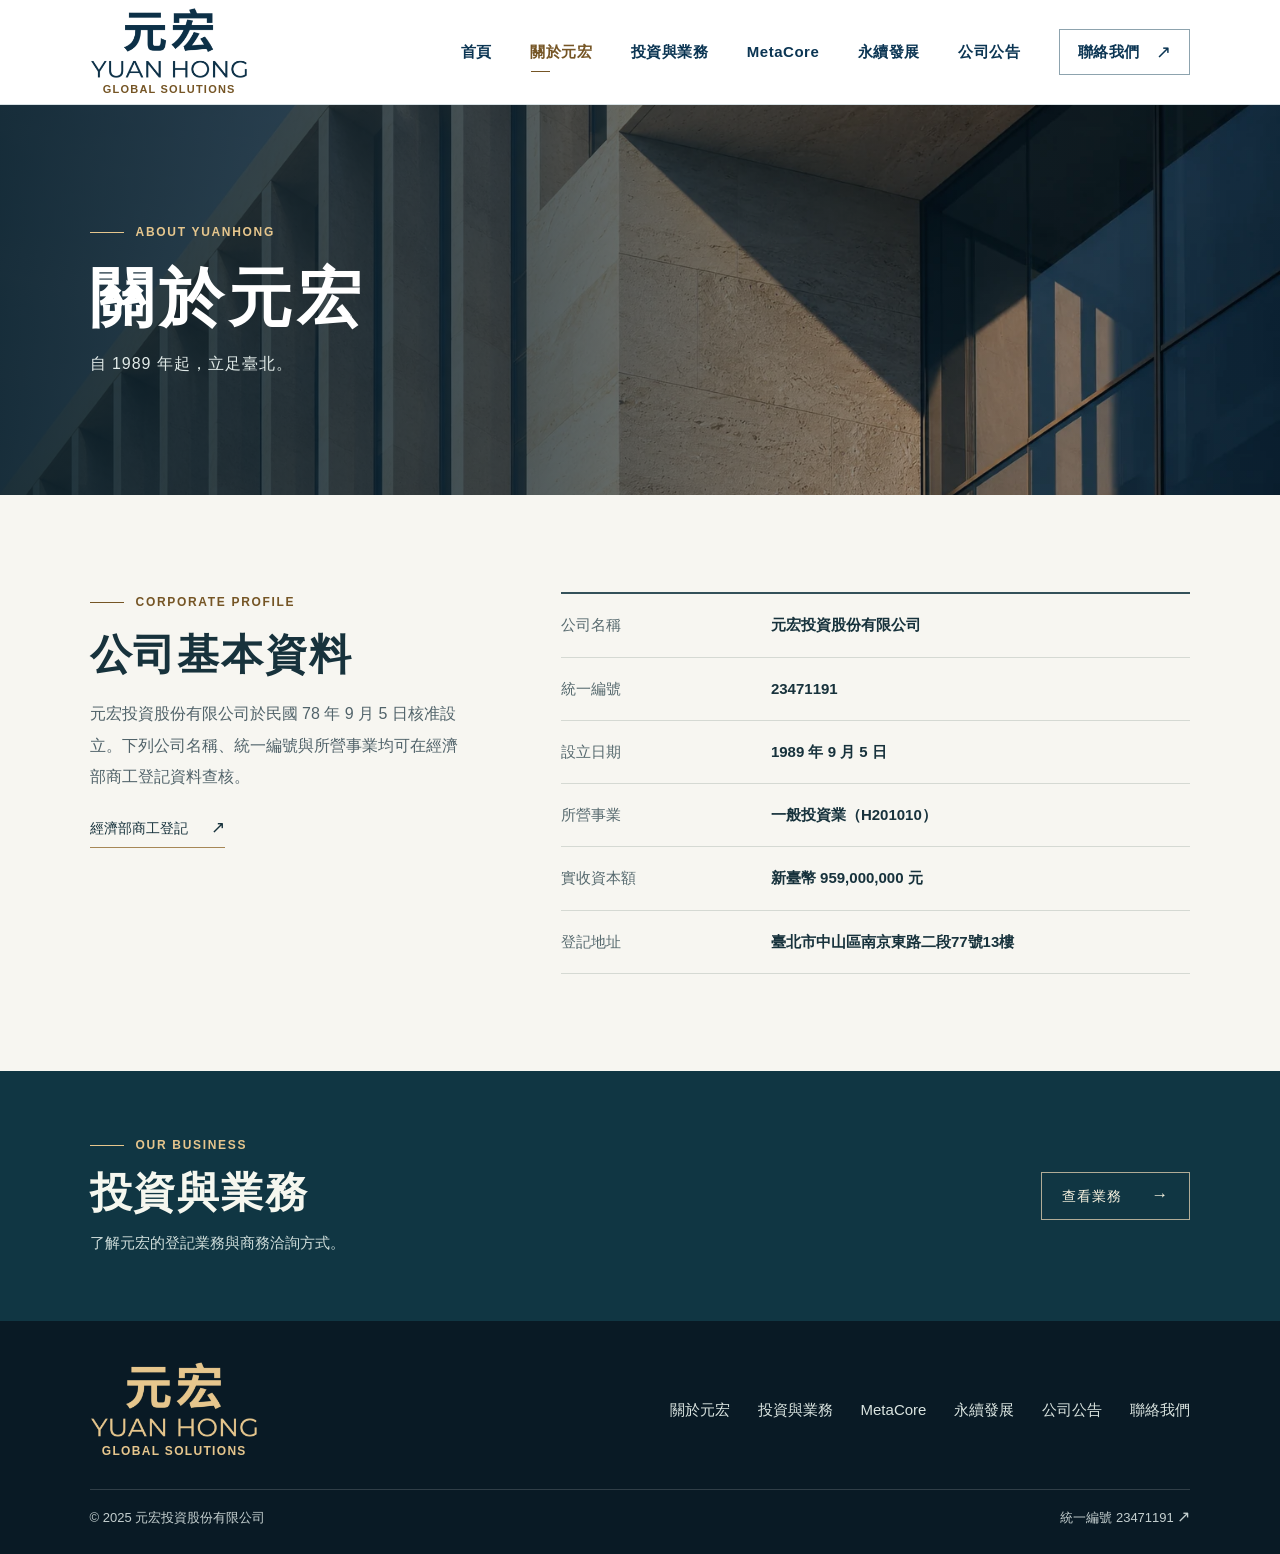
==== commit 4ff621e1: "Refine showcase typography and add transparent navy and gold corporate wordmarks" ====
--- a/about.html
+++ b/about.html
@@ -6,14 +6,15 @@
   <meta name="theme-color" content="#091a25">
   <meta name="description" content="元宏投資股份有限公司的設立日期、統一編號與公司基本資料。">
   <title>關於元宏｜元宏投資股份有限公司</title>
+  <link rel="canonical" href="https://yuanhong-inv.tw/about.html">
   <link rel="icon" href="assets/brand.png" type="image/png">
-  <link rel="stylesheet" href="assets/style.css">
-  <link rel="stylesheet" href="assets/product.css">
+  <link rel="stylesheet" href="assets/style.css?v=wordmark-gold-1">
+  <link rel="stylesheet" href="assets/product.css?v=wordmark-gold-1">
   <script src="assets/site.js" defer></script>
 </head>
 <body><a class="skip" href="#main">跳至主要內容</a>
 <header class="mast"><div class="wrap mast-inner">
-  <a class="brand" href="index.html" aria-label="元宏投資股份首頁"><img class="brand-lockup" src="assets/yuanhong-global-solutions.png" width="642" height="350" alt="元宏 · YUAN HONG · GLOBAL SOLUTIONS"></a>
+  <a class="brand wordmark" href="index.html" aria-label="元宏投資股份有限公司首頁"><img class="brand-lockup" src="assets/yuanhong-wordmark-navy.png" width="600" height="276" alt=""><span class="brand-descriptor" lang="en">GLOBAL SOLUTIONS</span></a>
   <button type="button" class="menu-toggle" aria-expanded="false" aria-controls="main-nav"><span class="menu-icon" aria-hidden="true"></span><span class="menu-label">選單</span></button>
   <nav class="nav" id="main-nav" aria-label="主要導覽"><a class="nav-link" href="index.html">首頁</a>
 <a class="nav-link" href="about.html" aria-current="page">關於元宏</a>
@@ -33,7 +34,7 @@
 <div class="detail"><dt>登記地址</dt><dd>臺北市中山區南京東路二段77號13樓</dd></div></dl></div></section>
 <section class="banner"><div class="wrap banner-row"><div><div class="eyebrow" lang="en">OUR BUSINESS</div><h2>投資與業務</h2><p>了解元宏的登記業務與商務洽詢方式。</p></div><a class="cta outline-btn" href="business.html">查看業務<span class="arrow" aria-hidden="true">→</span></a></div></section></main>
 <footer class="footer"><div class="wrap">
-  <div class="footer-top"><a class="brand" href="index.html" aria-label="元宏投資股份首頁"><img class="brand-lockup" src="assets/yuanhong-global-solutions.png" width="642" height="350" alt="元宏 · YUAN HONG · GLOBAL SOLUTIONS"></a><nav class="foot-nav" aria-label="頁尾導覽"><a href="about.html">關於元宏</a><a href="business.html">投資與業務</a><a href="metacore.html">MetaCore</a><a href="sustainability.html">永續發展</a><a href="news.html">公司公告</a><a href="contact.html">聯絡我們</a></nav></div>
+  <div class="footer-top"><a class="brand wordmark" href="index.html" aria-label="元宏投資股份有限公司首頁"><img class="brand-lockup" src="assets/yuanhong-wordmark-gold.png" width="600" height="276" alt=""><span class="brand-descriptor" lang="en">GLOBAL SOLUTIONS</span></a><nav class="foot-nav" aria-label="頁尾導覽"><a href="about.html">關於元宏</a><a href="business.html">投資與業務</a><a href="metacore.html">MetaCore</a><a href="sustainability.html">永續發展</a><a href="news.html">公司公告</a><a href="contact.html">聯絡我們</a></nav></div>
   <div class="foot-base"><span>© 2025 元宏投資股份有限公司</span><a href="https://findbiz.nat.gov.tw/fts/company/23471191" target="_blank" rel="noopener noreferrer">統一編號 23471191 <span class="arrow" aria-hidden="true">↗</span></a></div>
 </div></footer></body>
 </html>
--- a/assets/style.css
+++ b/assets/style.css
@@ -5,14 +5,14 @@
   --muted: #51636a;
   --paper: #f7f6f1;
   --line: #d5d9d3;
-  --gold: #e7c78d;
+  --gold: #e6c68d;
   --gold-ink: #755525;
-  --serif: "Noto Serif TC", "Noto Serif CJK TC", "Songti TC", "Noto Serif SC", "PMingLiU", "SimSun", Georgia, serif;
-  --sans: "Instrument Sans", "Noto Sans TC", "Microsoft JhengHei", "PingFang TC", Arial, sans-serif;
+  --serif: Georgia, "Noto Serif TC", "Songti TC", "LiSong Pro", "PMingLiU", "MingLiU", "Microsoft JhengHei", serif;
+  --sans: "Instrument Sans", -apple-system, BlinkMacSystemFont, "Segoe UI", "PingFang TC", "Microsoft JhengHei", "Noto Sans TC", sans-serif;
 }
 * { box-sizing: border-box; }
 html { scroll-behavior: smooth; }
-body { margin: 0; color: var(--ink); background: var(--paper); font-family: var(--sans); line-height: 1.65; }
+body { margin: 0; color: var(--ink); background: var(--paper); font-family: var(--sans); line-height: 1.75; }
 a { color: inherit; text-decoration: none; }
 button { font: inherit; color: inherit; cursor: pointer; }
 a:focus-visible, button:focus-visible, summary:focus-visible { outline: 3px solid #e7a63c; outline-offset: 5px; }
@@ -27,10 +27,10 @@
 .brand { display: inline-flex; gap: 13px; align-items: center; flex-shrink: 0; }
 .brand-text { display: grid; gap: 1px; }
 .brand-name { font-family: var(--serif); font-weight: 700; letter-spacing: .16em; font-size: 23px; line-height: 1.3; }
-.brand-en, .eyebrow, .kicker, .tiny-en { font-family: Arial, sans-serif; font-weight: 600; }
+.brand-en, .eyebrow, .kicker, .tiny-en { font-family: var(--sans); font-weight: 650; }
 .brand-en { font-size: 8px; letter-spacing: .19em; line-height: 1.4; color: #e4d9bd; }
 .nav { display: flex; gap: clamp(20px, 3vw, 48px); align-items: center; }
-.nav-link { font-size: 14px; letter-spacing: .09em; position: relative; padding: 9px 0; color: #e5ebe9; }
+.nav-link { font-size: 15px; font-weight: 600; letter-spacing: .035em; position: relative; padding: 9px 0; color: #e5ebe9; }
 .nav-link:hover, .nav-link[aria-current="page"] { color: var(--gold); }
 .nav-link[aria-current="page"]::after { content: ""; position: absolute; bottom: 2px; left: 1px; width: 19px; height: 1px; background: var(--gold); }
 .nav-cta { display: inline-flex; align-items: center; gap: 16px; padding: 9px 18px; border: 1px solid #9c997f; }
@@ -42,30 +42,30 @@
 .hero .scenery, .inner-hero .scenery { position: absolute; z-index: -2; inset: 0; height: 100%; object-fit: cover; object-position: 50% 48%; }
 .hero::before,.inner-hero::before { content: ""; position: absolute; z-index: -1; inset: 0; background: linear-gradient(90deg,rgba(1,21,32,.84) 0%,rgba(3,23,31,.51) 33%,rgba(4,23,32,.12) 59%,transparent 85%),linear-gradient(0deg,#061c2766,transparent 29%); }
 .hero-inner { display: flex; flex-direction: column; justify-content: center; min-height: clamp(568px, 72svh, 765px); padding-block: 65px 108px; }
-.eyebrow,.kicker { display: flex; align-items: center; gap: 13px; font-size: 10px; letter-spacing: .19em; }
+.eyebrow,.kicker { display: flex; align-items: center; gap: 12px; font-size: 12px; letter-spacing: .14em; }
 .eyebrow { color: var(--gold); }
 .eyebrow::before,.kicker::before { content:""; display:inline-block; width: 34px; height: 1px; background:currentColor; }
 .hero h1 { font-family: var(--serif); font-weight: 600; font-size: clamp(62px, 5.9vw, 98px); line-height: 1.25; letter-spacing: .045em; margin: 20px 0 15px; }
 .hero h1 span { display: block; }
-.hero .subtitle { color: #e7eeeb; font-size: clamp(15px,1.3vw,20px); letter-spacing: .22em; }
+.hero .subtitle { color: #e7eeeb; font-size: clamp(15px,1.3vw,20px); letter-spacing: .10em; }
 .cta { display: inline-flex; align-items: center; justify-content: space-between; gap: 29px; min-height: 46px; padding: 11px 20px; font-size: 14px; letter-spacing: .08em; transition: background .2s,color .2s; }
 .gold-btn { background: #e7c991; color: #142f38; border: 1px solid transparent; }
 .gold-btn:hover { background: #f3deb6; }
 .hero .cta { align-self: flex-start; margin-top: 30px; }
 .hero-base { position: absolute; bottom: 22px; left: 0; right: 0; }
-.scroll-link { display: inline-flex; align-items: center; gap: 11px; padding: 5px 0; font-size: 11px; letter-spacing: .15em; }
+.scroll-link { display: inline-flex; align-items: center; gap: 11px; padding: 5px 0; font-size: 12px; letter-spacing: .15em; }
 .scroll-link i { width: 17px; height: 25px; border:1px solid #ffffff82; border-radius: 12px; display: grid; place-items: center; font-style: normal; font-size: 12px; }
 .facts { background: #efefe8; border-bottom: 1px solid var(--line); }
 .facts-grid { display: grid; grid-template-columns: 1.05fr 1fr 1.1fr 1fr; align-items: center; padding-block: 28px; }
 .kicker { color: var(--gold-ink); }
-.facts-intro .kicker { font-size: 9px; letter-spacing: .15em; }
+.facts-intro .kicker { font-size: 11px; letter-spacing: .12em; }
 .facts-intro .kicker::before { display: none; }
 .facts-intro h2 { font-family: var(--serif); font-size: 24px; font-weight: 600; letter-spacing: .08em; margin-top: 2px; }
 .fact { padding-left: clamp(20px,3.8vw,64px); border-left:1px solid #c8d0c9; }
-.fact dt { color: var(--muted); font-size: 12px; letter-spacing: .065em; line-height: 1.5; }
+.fact dt { color: var(--muted); font-size: 14px; letter-spacing: .065em; line-height: 1.5; }
 .fact dd { font-family: var(--serif); font-size: clamp(27px,2.6vw,40px); line-height: 1.25; margin-bottom: 4px; }
 .fact .num { font-family: Georgia, 'Times New Roman', serif; font-weight: 400; font-variant-numeric: lining-nums; }
-.fact small { font-family: var(--sans); font-size: .36em; margin-left: .45em; }
+.fact small { font-family: var(--sans); font-size: max(12px, .36em); margin-left: .4em; }
 .section { padding-block: clamp(58px,7.6vw,118px); }
 .split { display: grid; grid-template-columns: 1fr 1.02fr; align-items: center; gap: clamp(45px,7.5vw,122px); }
 .section h2, .banner h2 { font: 600 clamp(31px,3.25vw,53px)/1.4 var(--serif); letter-spacing: .045em; margin: 13px 0 19px; }
@@ -79,18 +79,19 @@
 .banner p { color: #d1dfdc; font-size: 15px; }
 .outline-btn { color: #f7f2df; border:1px solid #b0ac97; flex-shrink: 0; }
 .outline-btn:hover { color: var(--deep); background: #e7d5b4; }
-.footer { background: var(--deep); color: #dbe5e1; font-size: 13px; padding: 40px 0 22px; }
+.footer { background: var(--deep); color: #dbe5e1; font-size: 15px; padding: 40px 0 24px; }
 .footer-top, .foot-base { display: flex; align-items: center; justify-content: space-between; gap: 20px; }
-.footer .brand { gap: 10px; }
+.footer .brand { color: var(--gold); }
 .footer .brand-name { font-size: 18px; }
 
 .foot-nav { display: flex; flex-wrap: wrap; gap: 16px 28px; }
+.foot-nav a { padding-block: 6px; }
 .foot-nav a:hover,.foot-base a:hover { color: var(--gold); }
-.foot-base { border-top: 1px solid #ffffff28; margin-top: 30px; padding-top: 17px; color: #aebfbe; font-size: 12px; }
+.foot-base { border-top: 1px solid #ffffff28; margin-top: 30px; padding-top: 17px; color: #c4cfcf; font-size: 13px; }
 .inner-hero { position: relative; isolation: isolate; overflow: hidden; background: var(--navy); color: white; }
 .inner-hero .wrap { min-height: clamp(265px,32vw,390px); display: flex; flex-direction: column; justify-content: center; padding: 48px 0; }
 .inner-hero h1 { font: 600 clamp(40px,5vw,78px)/1.32 var(--serif); letter-spacing: .08em; margin: 14px 0 9px; }
-.inner-hero p { color: #e1eae8; font-size: 15px; letter-spacing: .06em; }
+.inner-hero p { color: #e1eae8; font-size: 16px; letter-spacing: .06em; }
 .inner-hero.arch-head .scenery { object-position: 50% 42%; }
 .inner-hero.arch-head::before { background: linear-gradient(90deg,#061e2be8 0%,#0a2435be 38%,#0a283e2e 86%); }
 .inner-hero.contact-head .scenery { object-position: 42% 70%; }
@@ -102,7 +103,7 @@
 .detail dt { color: #576a6f; }
 .detail dd { font-weight: 600; }
 .soft-section { background: #eaeee8; }
-.article h3 { font: 600 24px/1.45 var(--serif); margin-bottom: 9px; }
+.article h3 { font: 650 clamp(21px, 2vw, 26px)/1.45 var(--sans); margin-bottom: 9px; }
 .article + .article { margin-top: 30px; padding-top: 26px; border-top: 1px solid var(--line); }
 .contact-panel { background:#fffef9; border:1px solid var(--line); padding: clamp(22px,4vw,54px); }
 .contact-panel h3 { font: 600 clamp(24px,2.65vw,40px)/1.4 var(--serif); margin: 10px 0 12px; }
@@ -129,7 +130,7 @@
  .facts-intro h2 { font-size:20px; margin:0; order:-1; }
  .fact { padding-left:18px; }
  .fact:nth-child(2) { padding-left:0; border:0; }
- .fact dd { font-size:30px; } .fact dt { font-size:11px; }
+ .fact dd { font-size:30px; } .fact dt { font-size:13px; }
  .hero-inner { min-height: 570px; } .hero h1 { font-size:clamp(52px,8.5vw,68px); }
  .split { gap: 28px; }
  .content-split { grid-template-columns: 1fr; gap:28px; }
@@ -140,7 +141,7 @@
  .hero .scenery { object-position: 59% 45%; }
  .hero::before { background: linear-gradient(90deg,#07212fc7 0%,#09212e75 56%,#09212e0d),linear-gradient(0deg,#05182280,transparent 69%); }
  .hero h1 { margin: 18px 0 14px; font-size: clamp(45px,10.8vw,63px); }
- .eyebrow,.kicker { font-size: 9px; }
+ .eyebrow,.kicker { font-size: 11px; }
  .hero .subtitle { font-size:14px; letter-spacing:.12em; }
  .hero .cta { margin-top:24px; }
  .hero-base { bottom:17px; }
--- a/assets/product.css
+++ b/assets/product.css
@@ -1,19 +1,19 @@
-:root { --deep: #091a25; --navy: #102737; --gold: #d9c092; }
-.brand-lockup { display: block; width: 178px; max-width: 100%; height: auto; }
+:root { --deep: #091a25; --navy: #102737; }
+.brand.wordmark { display: inline-grid; justify-items: center; row-gap: 4px; width: 158px; }
+.wordmark .brand-lockup { width: 100%; height: auto; }
+.brand-descriptor { font: 600 11px/1.25 var(--sans); letter-spacing: .11em; padding-left: .11em; white-space: nowrap; color: var(--gold-ink); }
+.footer .wordmark { width: 168px; row-gap: 6px; }
+.footer .brand-descriptor { font-size: 12px; color: var(--gold); }
+
 .mast { background: #fff; color: #0b3553; border-bottom-color: #d8e1e4; }
 .mast-inner { min-height: 104px; }
 .mast .nav-link, .mast .menu-toggle { color: #0b3553; }
-.mast .nav-link:hover, .mast .nav-link[aria-current="page"] { color: #145d7f; }
-.mast .nav-link[aria-current="page"]::after { background: #145d7f; }
+.mast .nav-link:hover, .mast .nav-link[aria-current="page"] { color: var(--gold-ink); }
+.mast .nav-link[aria-current="page"]::after { background: var(--gold-ink); }
 .mast .nav-cta { border-color: #8da3ae; }
-.mast .nav-cta:hover, .mast .nav-cta[aria-current="page"] { background: #eef4f5; }
-.footer .brand { mix-blend-mode: screen; }
-.footer .brand-lockup {
-  width: 166px;
-  filter: grayscale(1) contrast(1.8) invert(1);
-}
+.mast .nav-cta:hover, .mast .nav-cta[aria-current="page"] { background: #f7f2e8; }
 @media (max-width:780px) {
- .mast .brand-lockup { width: 157px; }
+ .mast .wordmark { width: 132px; }
  .mast-inner { min-height: 90px; }
  .mast .nav { background:#fff; border-top-color:#d8e1e4; }
  .mast .nav-link { border-bottom-color:#d8e1e4; }
@@ -27,39 +27,41 @@
 .product-panel::before, .product-hero::before { content: ""; position: absolute; inset: 0; z-index: -1; background: radial-gradient(ellipse at 78% 49%,#1c3b47 0%,transparent 56%); }
 .product-hero .wrap, .product-panel-inner { display: grid; grid-template-columns: 1fr 1.04fr; min-height: 370px; align-items: center; gap: 5%; padding-block: 44px; }
 .product-hero .wrap { min-height: clamp(430px,41vw,610px); }
-.product-heading, .product-panel .product-heading { font-family: "Instrument Sans", "Segoe UI", Arial, sans-serif; font-weight: 500; font-size: clamp(49px,6.1vw,88px); letter-spacing: -.055em; line-height: 1.05; margin: 15px 0 14px; }
+.product-heading, .product-panel .product-heading { font-family: var(--sans); font-weight: 600; font-size: clamp(49px,6.1vw,88px); letter-spacing: -.04em; line-height: 1.05; margin: 15px 0 14px; }
 .product-panel .product-heading { font-size: clamp(44px,4.3vw,66px); }
+.product-heading { display: flex; align-items: center; gap: .23em; }
+.metacore-icon { display: block; flex: none; width: 1.05em; height: auto; }
 .prod-class { font-size: clamp(17px,1.6vw,24px); letter-spacing: .065em; line-height: 1.5; }
-.prod-desc { color: #c9d7d5; max-width: 36em; margin-top: 15px; line-height: 1.85; font-size: 15px; }
+.prod-desc { color: #c9d7d5; max-width: 36em; margin-top: 15px; line-height: 1.85; font-size: 16px; }
 .product-hero .cta, .product-panel .cta { margin-top: 24px; }
 .product-art { position: relative; margin: 0; min-width: 0; }
 .product-art img { position: relative; width: 100%; max-height: 430px; object-fit: contain; }
 .product-art figcaption { font-size: 11px; color: #bfccc4; text-align: right; margin-top: 4px; letter-spacing: .06em; }
 .product-panel .product-art img { max-height: 310px; }
 .architecture-area { padding-block: clamp(55px,6.2vw,95px); }
-.architecture-area h2 { font-family: "Instrument Sans", "Segoe UI", Arial, sans-serif; font-weight: 500; letter-spacing: -.045em; margin-bottom: 5px; }
+.architecture-area h2 { font-family: var(--sans); font-weight: 500; letter-spacing: -.045em; margin-bottom: 5px; }
 .arch-name { font-size: 18px; letter-spacing: .04em; margin-bottom: 15px; }
 .flow { display: grid; grid-template-columns: 1fr 1.2fr 1fr; gap: 32px; margin-top: 36px; }
 .flow-cell { position:relative; border-top: 2px solid #b7bfb4; padding: 15px 0 2px; }
 .flow-cell:nth-child(2) { border-color: #987a4c; }
 .flow-cell:not(:last-child)::after { content: "→"; position: absolute; right: -24px; top: 12px; color: #798b87; }
 .flow-cell h3 { font-size: 16px; font-weight: 650; margin-bottom: 5px; }
-.flow-cell p { font-size: 14px; line-height: 1.75; color: var(--muted); }
+.flow-cell p { font-size: 15px; line-height: 1.75; color: var(--muted); }
 .model-area { background: #e9eee8; }
 .model-grid { display: grid; grid-template-columns: .63fr 1.37fr; gap: clamp(28px,5.5vw,82px); }
 .model-area h2 { font-size: clamp(31px,3vw,47px); }
 .model-row { padding: 22px 0; border-top: 1px solid #bfcabf; }
 .model-row:first-child { padding-top: 12px; border-top: 2px solid #37525b; }
 .model-row:last-child { border-bottom: 1px solid #bfcabf; }
-.model-name { font: 600 clamp(20px,2vw,28px)/1.5 var(--serif); }
-.model-english { display:block; font-family: Arial, sans-serif; color: #5a6967; font-size: 12px; margin-top: 3px; line-height: 1.5; }
-.model-row p { margin-top: 10px; line-height: 1.85; font-size:15px; color: var(--muted); }
-.model-function { display:block; font-size:12px; font-weight: 700; letter-spacing: .08em; color: #80502d; margin-bottom: 4px; }
+.model-name { font: 650 clamp(20px,2vw,28px)/1.5 var(--sans); }
+.model-english { display:block; font-family: var(--sans); color: var(--muted); font-size: 13px; margin-top: 3px; line-height: 1.5; }
+.model-row p { margin-top: 10px; line-height: 1.85; font-size:16px; color: var(--muted); }
+.model-function { display:block; font-size:13px; font-weight: 700; letter-spacing: .08em; color: #80502d; margin-bottom: 4px; }
 @media (min-width: 781px) and (max-width: 1099px) {
   .mast-inner { width: 94%; gap: 14px; }
-  .mast .brand-lockup { width: clamp(128px, 15vw, 164px); }
+  .mast .wordmark { width: clamp(128px, 14vw, 152px); }
   .mast .nav { gap: clamp(9px, 1.45vw, 18px); }
-  .mast .nav-link { font-size: 13px; letter-spacing: .045em; white-space: nowrap; }
+  .mast .nav-link { font-size: 14px; letter-spacing: .025em; white-space: nowrap; }
   .mast .nav-cta { padding-inline: 11px; gap: 8px; }
 }
 @media(max-width:780px) {
@@ -79,5 +81,5 @@
 }
 
 
-.model-function { display: flex; align-items: center; gap: 10px; color: #625333; }
+.model-function { display: flex; align-items: center; gap: 10px; color: var(--gold-ink); }
 .model-function::before { content: ""; width: 22px; height: 2px; background: #a58c5d; }
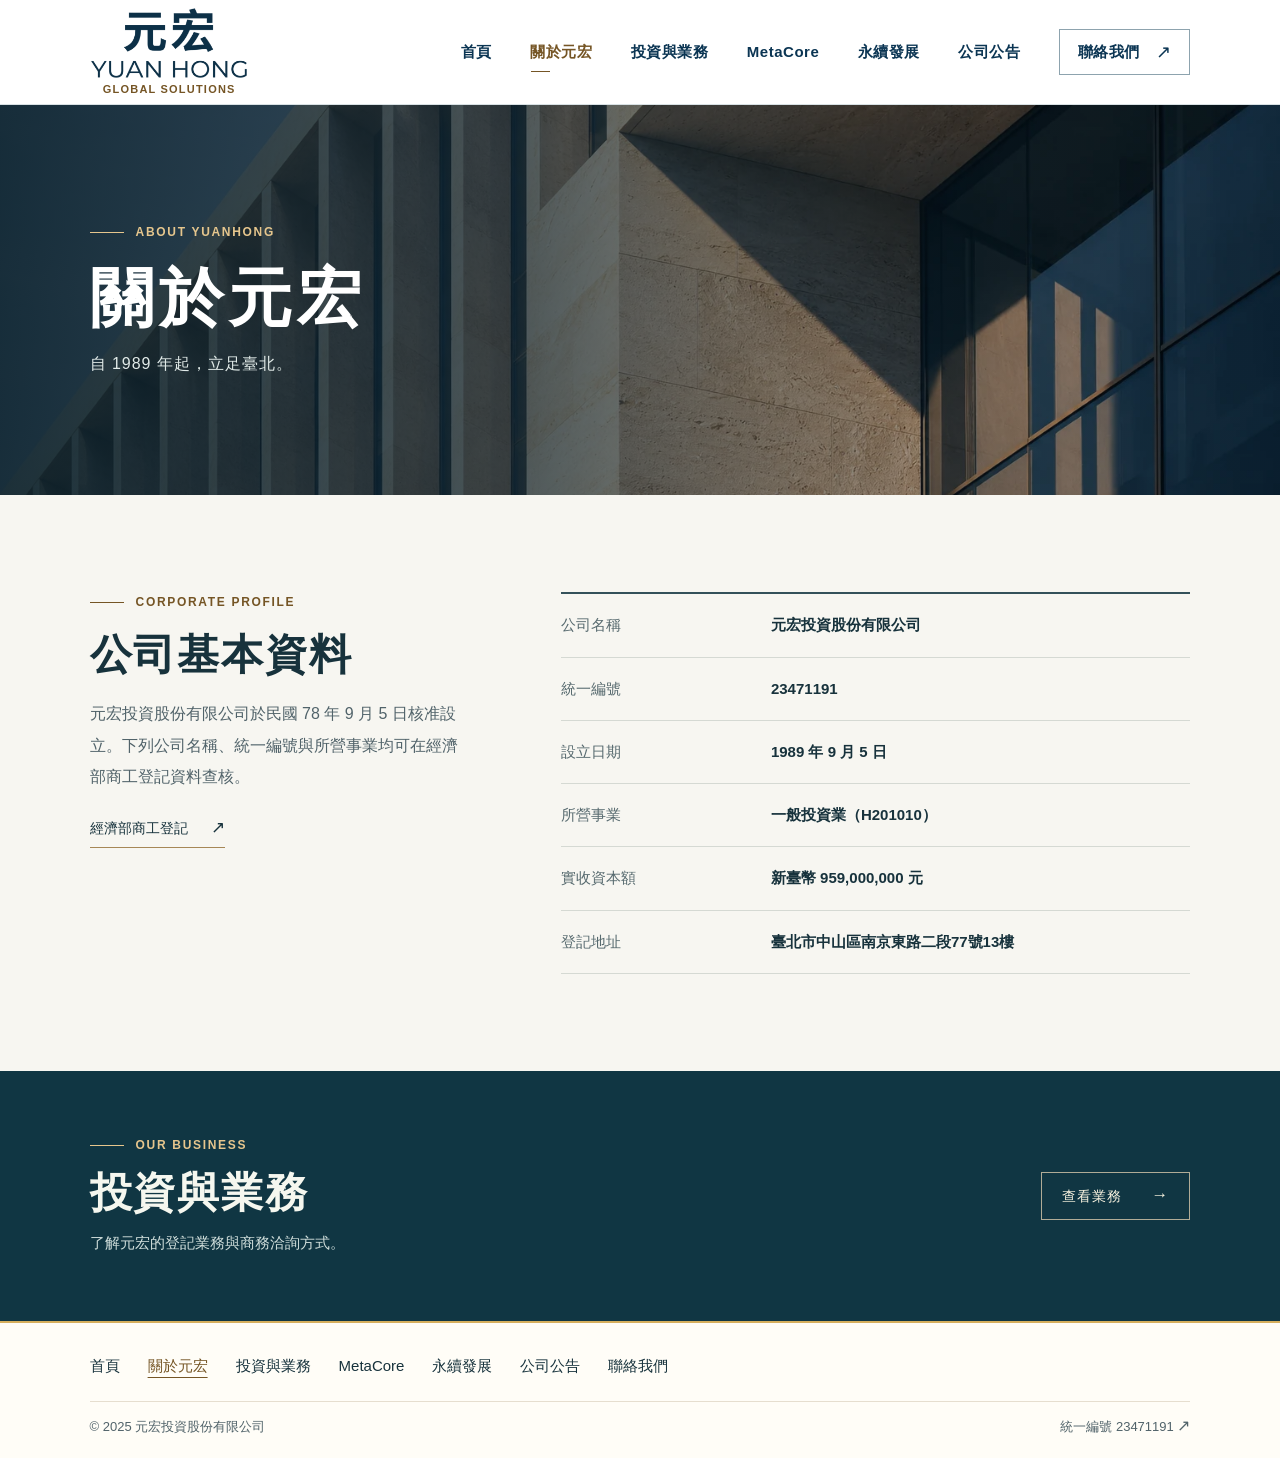
==== commit 08ec2754: "Lighten the showcase footer and remove the repeated corporate logo" ====
--- a/about.html
+++ b/about.html
@@ -8,8 +8,8 @@
   <title>關於元宏｜元宏投資股份有限公司</title>
   <link rel="canonical" href="https://yuanhong-inv.tw/about.html">
   <link rel="icon" href="assets/brand.png" type="image/png">
-  <link rel="stylesheet" href="assets/style.css?v=wordmark-gold-1">
-  <link rel="stylesheet" href="assets/product.css?v=wordmark-gold-1">
+  <link rel="stylesheet" href="assets/style.css?v=light-footer-1">
+  <link rel="stylesheet" href="assets/product.css?v=light-footer-1">
   <script src="assets/site.js" defer></script>
 </head>
 <body><a class="skip" href="#main">跳至主要內容</a>
@@ -33,8 +33,8 @@
 <div class="detail"><dt>實收資本額</dt><dd>新臺幣 959,000,000 元</dd></div>
 <div class="detail"><dt>登記地址</dt><dd>臺北市中山區南京東路二段77號13樓</dd></div></dl></div></section>
 <section class="banner"><div class="wrap banner-row"><div><div class="eyebrow" lang="en">OUR BUSINESS</div><h2>投資與業務</h2><p>了解元宏的登記業務與商務洽詢方式。</p></div><a class="cta outline-btn" href="business.html">查看業務<span class="arrow" aria-hidden="true">→</span></a></div></section></main>
-<footer class="footer"><div class="wrap">
-  <div class="footer-top"><a class="brand wordmark" href="index.html" aria-label="元宏投資股份有限公司首頁"><img class="brand-lockup" src="assets/yuanhong-wordmark-gold.png" width="600" height="276" alt=""><span class="brand-descriptor" lang="en">GLOBAL SOLUTIONS</span></a><nav class="foot-nav" aria-label="頁尾導覽"><a href="about.html">關於元宏</a><a href="business.html">投資與業務</a><a href="metacore.html">MetaCore</a><a href="sustainability.html">永續發展</a><a href="news.html">公司公告</a><a href="contact.html">聯絡我們</a></nav></div>
+<footer class="footer" id="site-footer"><div class="wrap">
+  <nav class="foot-nav" aria-label="頁尾導覽"><a href="index.html">首頁</a><a href="about.html" aria-current="page">關於元宏</a><a href="business.html">投資與業務</a><a href="metacore.html">MetaCore</a><a href="sustainability.html">永續發展</a><a href="news.html">公司公告</a><a href="contact.html">聯絡我們</a></nav>
   <div class="foot-base"><span>© 2025 元宏投資股份有限公司</span><a href="https://findbiz.nat.gov.tw/fts/company/23471191" target="_blank" rel="noopener noreferrer">統一編號 23471191 <span class="arrow" aria-hidden="true">↗</span></a></div>
 </div></footer></body>
 </html>
--- a/assets/style.css
+++ b/assets/style.css
@@ -79,15 +79,12 @@
 .banner p { color: #d1dfdc; font-size: 15px; }
 .outline-btn { color: #f7f2df; border:1px solid #b0ac97; flex-shrink: 0; }
 .outline-btn:hover { color: var(--deep); background: #e7d5b4; }
-.footer { background: var(--deep); color: #dbe5e1; font-size: 15px; padding: 40px 0 24px; }
-.footer-top, .foot-base { display: flex; align-items: center; justify-content: space-between; gap: 20px; }
-.footer .brand { color: var(--gold); }
-.footer .brand-name { font-size: 18px; }
-
-.foot-nav { display: flex; flex-wrap: wrap; gap: 16px 28px; }
-.foot-nav a { padding-block: 6px; }
-.foot-nav a:hover,.foot-base a:hover { color: var(--gold); }
-.foot-base { border-top: 1px solid #ffffff28; margin-top: 30px; padding-top: 17px; color: #c4cfcf; font-size: 13px; }
+.footer { background: #fffdf7; color: var(--ink); border-top: 2px solid #d6af5d; font-size: 15px; padding: 22px 0 20px; }
+.foot-nav { display: flex; flex-wrap: wrap; gap: 0 28px; }
+.foot-nav a { display: inline-flex; align-items: center; min-height: 44px; }
+.foot-nav a[aria-current="page"] { color: var(--gold-ink); text-decoration: underline; text-underline-offset: .4em; }
+.foot-nav a:hover, .foot-base a:hover { color: var(--gold-ink); text-decoration: underline; }
+.foot-base { display: flex; align-items: center; justify-content: space-between; gap: 20px; border-top: 1px solid #e6decf; margin-top: 12px; padding-top: 14px; color: var(--muted); font-size: 13px; }
 .inner-hero { position: relative; isolation: isolate; overflow: hidden; background: var(--navy); color: white; }
 .inner-hero .wrap { min-height: clamp(265px,32vw,390px); display: flex; flex-direction: column; justify-content: center; padding: 48px 0; }
 .inner-hero h1 { font: 600 clamp(40px,5vw,78px)/1.32 var(--serif); letter-spacing: .08em; margin: 14px 0 9px; }
@@ -134,7 +131,6 @@
  .hero-inner { min-height: 570px; } .hero h1 { font-size:clamp(52px,8.5vw,68px); }
  .split { gap: 28px; }
  .content-split { grid-template-columns: 1fr; gap:28px; }
- .footer-top { align-items:flex-start; flex-direction:column; }
 }
 @media(max-width:580px) {
  .hero-inner { min-height:clamp(470px,68svh,600px); padding: 58px 0 88px; }
@@ -149,6 +145,7 @@
  .fact dd { font-size: 27px; } .fact { padding-left:13px; }
  .split { grid-template-columns:1fr; }
  .banner-row { flex-direction:column; align-items:flex-start; gap:20px; }
+ .foot-nav { display: grid; grid-template-columns: repeat(3,minmax(0,1fr)); gap: 0 12px; }
  .foot-base { flex-direction:column; align-items:flex-start; gap:6px; }
  .inner-hero .wrap { min-height:260px; }
  .detail { grid-template-columns:90px minmax(0,1fr); }
--- a/assets/product.css
+++ b/assets/product.css
@@ -2,8 +2,6 @@
 .brand.wordmark { display: inline-grid; justify-items: center; row-gap: 4px; width: 158px; }
 .wordmark .brand-lockup { width: 100%; height: auto; }
 .brand-descriptor { font: 600 11px/1.25 var(--sans); letter-spacing: .11em; padding-left: .11em; white-space: nowrap; color: var(--gold-ink); }
-.footer .wordmark { width: 168px; row-gap: 6px; }
-.footer .brand-descriptor { font-size: 12px; color: var(--gold); }
 
 .mast { background: #fff; color: #0b3553; border-bottom-color: #d8e1e4; }
 .mast-inner { min-height: 104px; }
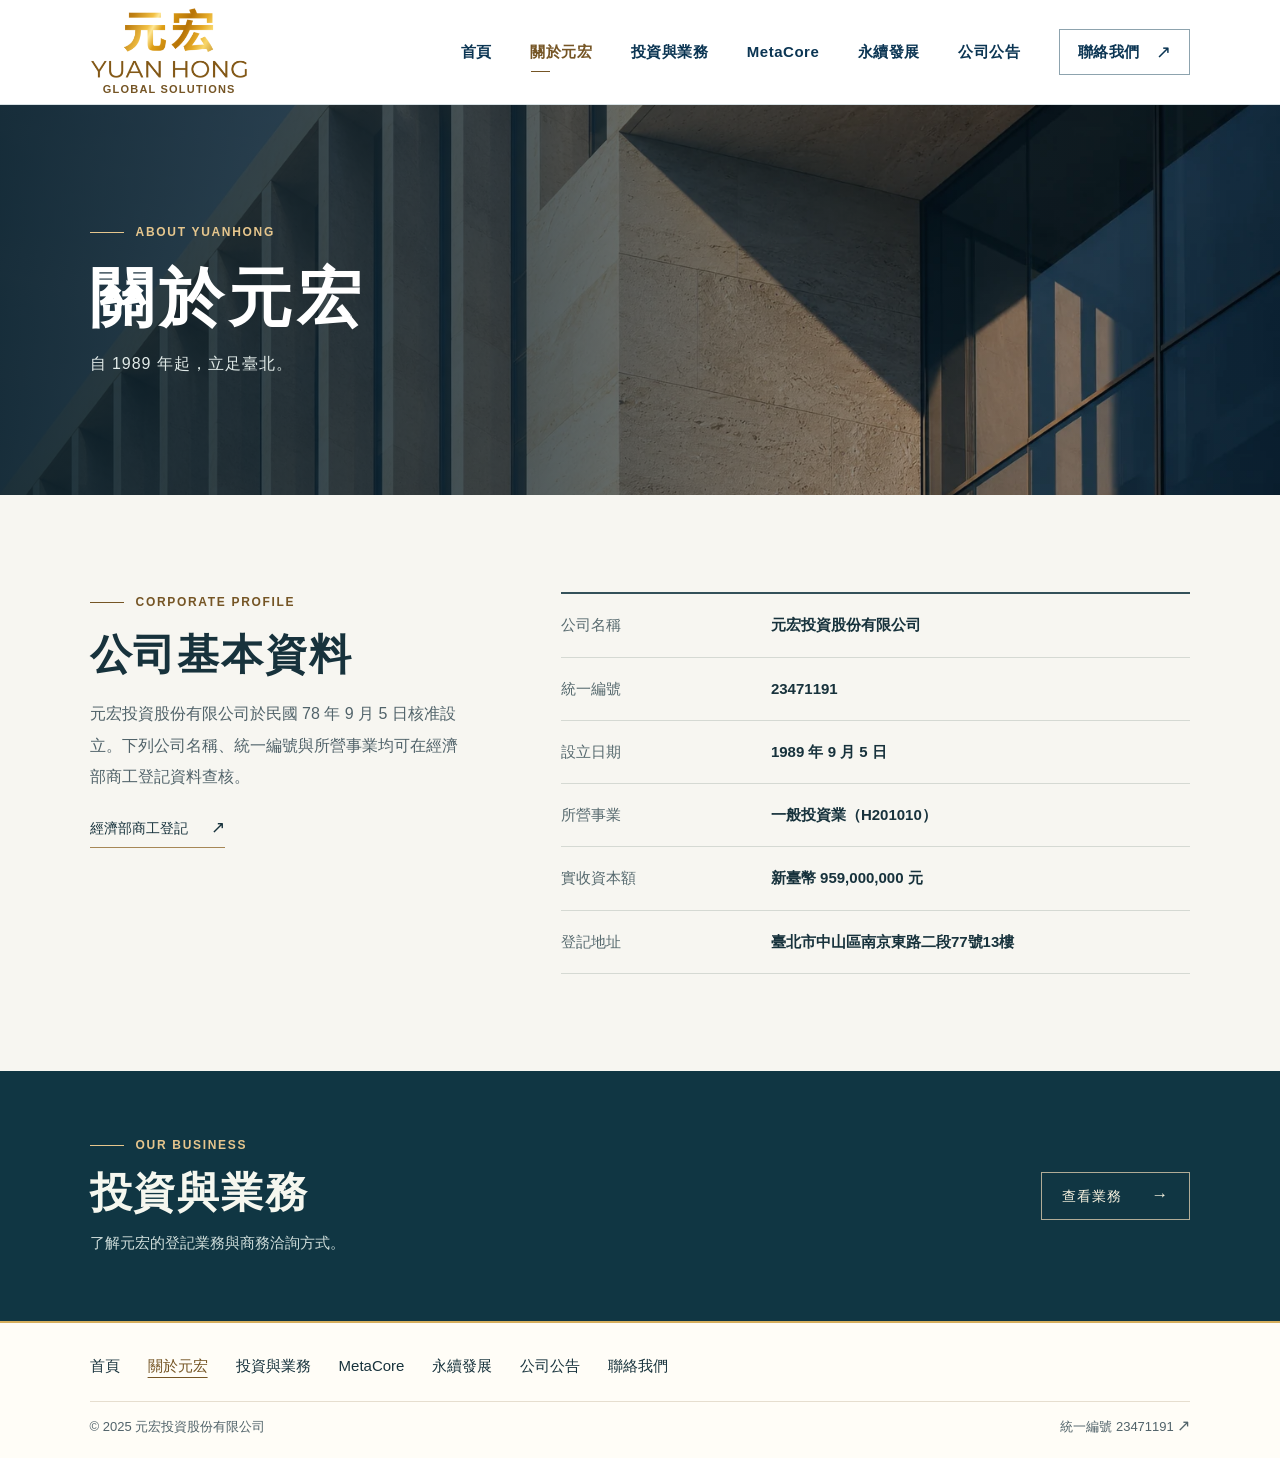
==== commit 79cef538: "Apply a warm gold highlight to the showcase header wordmark" ====
--- a/about.html
+++ b/about.html
@@ -14,7 +14,7 @@
 </head>
 <body><a class="skip" href="#main">跳至主要內容</a>
 <header class="mast"><div class="wrap mast-inner">
-  <a class="brand wordmark" href="index.html" aria-label="元宏投資股份有限公司首頁"><img class="brand-lockup" src="assets/yuanhong-wordmark-navy.png" width="600" height="276" alt=""><span class="brand-descriptor" lang="en">GLOBAL SOLUTIONS</span></a>
+  <a class="brand wordmark" href="index.html" aria-label="元宏投資股份有限公司首頁"><img class="brand-lockup" src="assets/yuanhong-wordmark-sunlit.webp" width="600" height="276" alt=""><span class="brand-descriptor" lang="en">GLOBAL SOLUTIONS</span></a>
   <button type="button" class="menu-toggle" aria-expanded="false" aria-controls="main-nav"><span class="menu-icon" aria-hidden="true"></span><span class="menu-label">選單</span></button>
   <nav class="nav" id="main-nav" aria-label="主要導覽"><a class="nav-link" href="index.html">首頁</a>
 <a class="nav-link" href="about.html" aria-current="page">關於元宏</a>
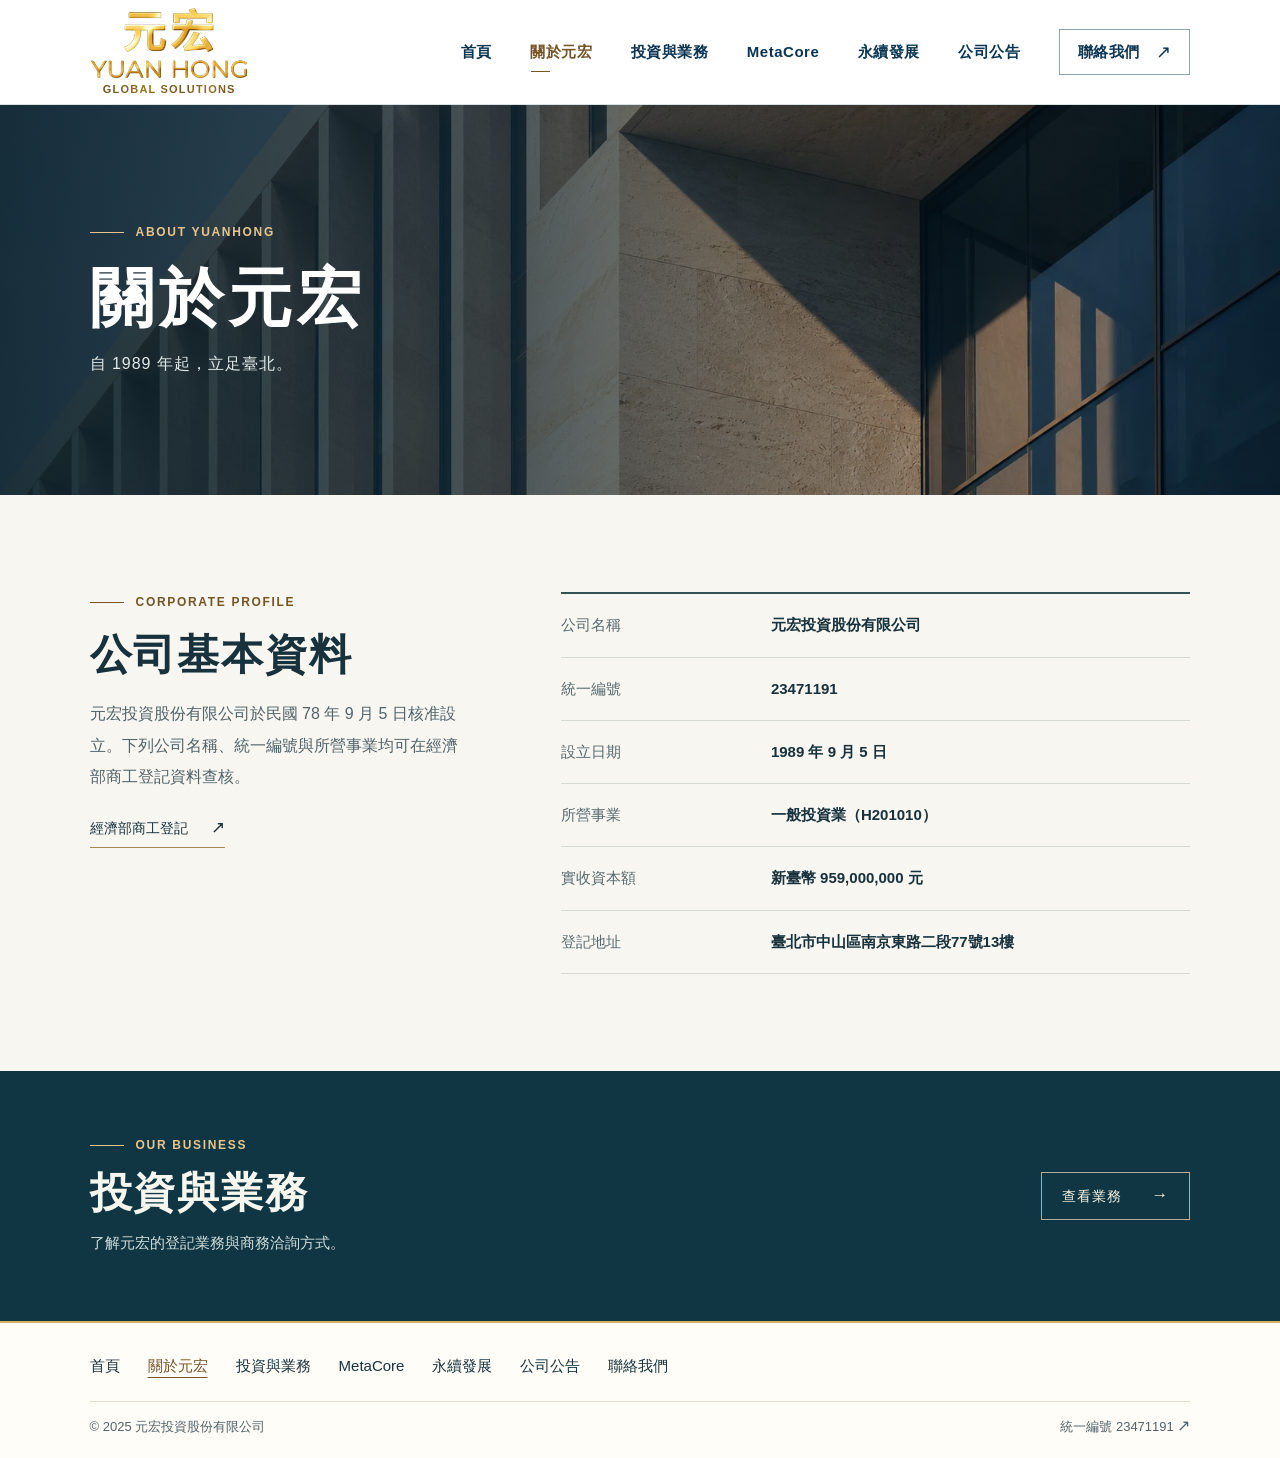
==== commit 3803fdee: "Match the corporate header highlights to the MetaCore gold and manifold palette" ====
--- a/about.html
+++ b/about.html
@@ -9,12 +9,12 @@
   <link rel="canonical" href="https://yuanhong-inv.tw/about.html">
   <link rel="icon" href="assets/brand.png" type="image/png">
   <link rel="stylesheet" href="assets/style.css?v=light-footer-1">
-  <link rel="stylesheet" href="assets/product.css?v=light-footer-1">
+  <link rel="stylesheet" href="assets/product.css?v=core-gold-2">
   <script src="assets/site.js" defer></script>
 </head>
 <body><a class="skip" href="#main">跳至主要內容</a>
 <header class="mast"><div class="wrap mast-inner">
-  <a class="brand wordmark" href="index.html" aria-label="元宏投資股份有限公司首頁"><img class="brand-lockup" src="assets/yuanhong-wordmark-sunlit.webp" width="600" height="276" alt=""><span class="brand-descriptor" lang="en">GLOBAL SOLUTIONS</span></a>
+  <a class="brand wordmark" href="index.html" aria-label="元宏投資股份有限公司首頁"><img class="brand-lockup" src="assets/yuanhong-wordmark-core-gold.webp" width="600" height="276" alt=""><span class="brand-descriptor" lang="en">GLOBAL SOLUTIONS</span></a>
   <button type="button" class="menu-toggle" aria-expanded="false" aria-controls="main-nav"><span class="menu-icon" aria-hidden="true"></span><span class="menu-label">選單</span></button>
   <nav class="nav" id="main-nav" aria-label="主要導覽"><a class="nav-link" href="index.html">首頁</a>
 <a class="nav-link" href="about.html" aria-current="page">關於元宏</a>
--- a/assets/product.css
+++ b/assets/product.css
@@ -2,6 +2,16 @@
 .brand.wordmark { display: inline-grid; justify-items: center; row-gap: 4px; width: 158px; }
 .wordmark .brand-lockup { width: 100%; height: auto; }
 .brand-descriptor { font: 600 11px/1.25 var(--sans); letter-spacing: .11em; padding-left: .11em; white-space: nowrap; color: var(--gold-ink); }
+@supports (background-clip: text) {
+  .mast .brand-descriptor {
+    color: transparent;
+    background-image: linear-gradient(115deg, #715321 8%, #987223 32%, #835f1e 48%, #715321 60%, #987223 78%, #715321 94%);
+    background-clip: text;
+  }
+}
+@media (forced-colors: active), print {
+  .mast .brand-descriptor { background: none; color: CanvasText; }
+}
 
 .mast { background: #fff; color: #0b3553; border-bottom-color: #d8e1e4; }
 .mast-inner { min-height: 104px; }
